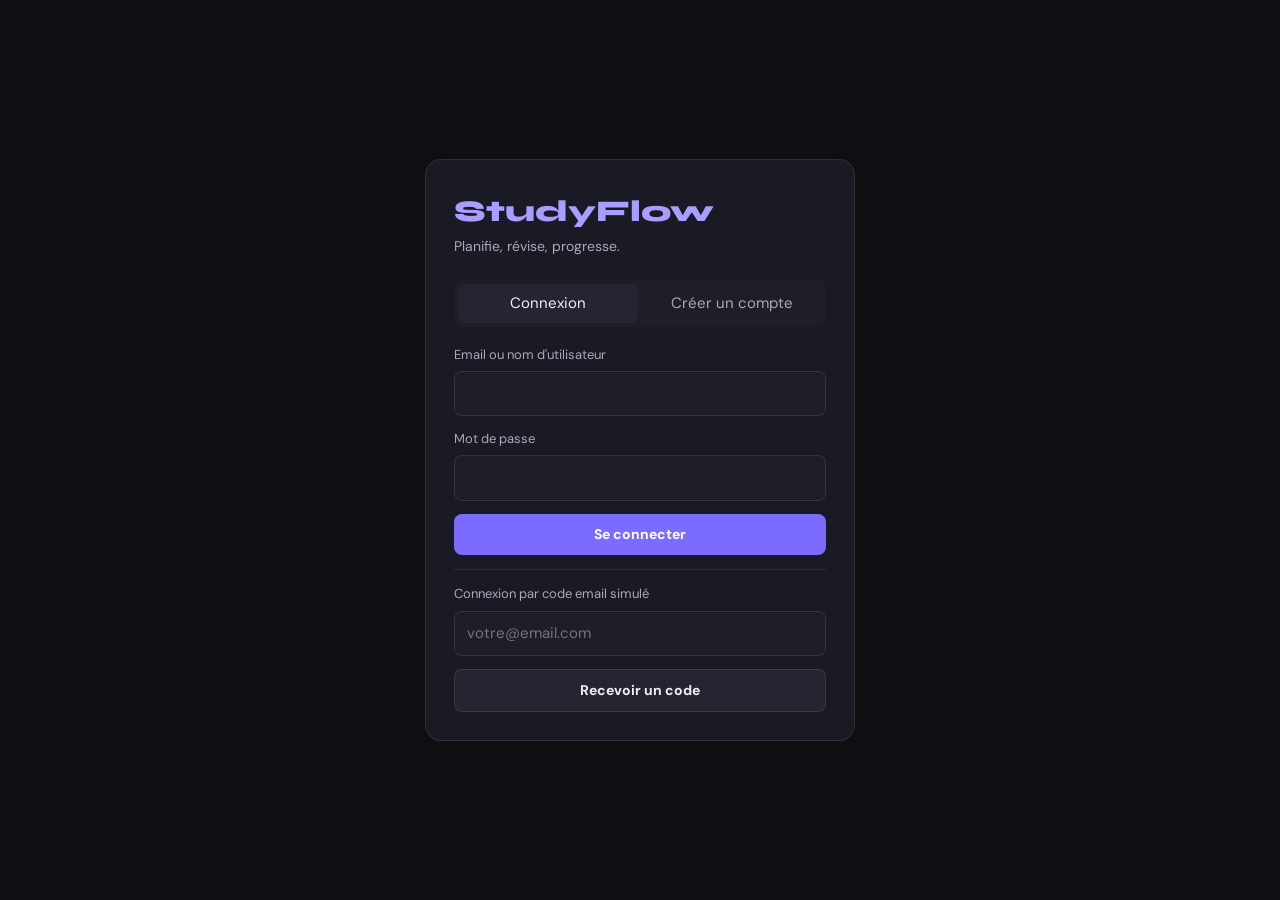
==== index.html @ 41c684d3 "Initial commit" ====
<!DOCTYPE html>
<html lang="fr">
<head>
  <meta charset="UTF-8">
  <meta name="viewport" content="width=device-width, initial-scale=1.0">
  <meta name="google-site-verification" content="google56c8fa2817996d09">
  <title>StudyFlow - Planificateur de révisions</title>
  <link rel="preconnect" href="https://fonts.googleapis.com">
  <link rel="preconnect" href="https://fonts.gstatic.com" crossorigin>
  <link href="https://fonts.googleapis.com/css2?family=Syne:wght@500;600;700;800&family=DM+Sans:wght@400;500;700&display=swap" rel="stylesheet">
  <link rel="stylesheet" href="styles.css">
</head>
<body>
  <div id="app" class="app"></div>
  <div id="toastContainer" class="toast-container" aria-live="polite"></div>
  <script src="app.js"></script>
</body>
</html>
---- styles.css ----
:root {
  --bg: #0f0f13;
  --bg2: #16161d;
  --bg3: #1e1e28;
  --bg4: #252532;
  --card: #1a1a24;
  --border: rgba(255,255,255,0.09);
  --border2: rgba(255,255,255,0.18);
  --text: #f0eff8;
  --text2: #aaa8bd;
  --text3: #706e86;
  --accent: #7c6bff;
  --accent2: #a99eff;
  --accent-bg: rgba(124,107,255,0.14);
  --green: #4ade80;
  --green-bg: rgba(74,222,128,0.13);
  --amber: #fbbf24;
  --amber-bg: rgba(251,191,36,0.13);
  --red: #f87171;
  --red-bg: rgba(248,113,113,0.13);
  --blue: #60a5fa;
  --blue-bg: rgba(96,165,250,0.13);
  --pink: #f472b6;
  --radius: 12px;
  --radius-sm: 8px;
  --radius-lg: 16px;
  --nav-h: 66px;
  --font-display: "Syne", sans-serif;
  --font-body: "DM Sans", sans-serif;
}

[data-theme="light"] {
  --bg: #f7f7fb;
  --bg2: #ffffff;
  --bg3: #ececf4;
  --bg4: #e2e2ee;
  --card: #ffffff;
  --border: rgba(20,20,35,0.1);
  --border2: rgba(20,20,35,0.18);
  --text: #171722;
  --text2: #55546b;
  --text3: #7a788f;
  --accent-bg: rgba(124,107,255,0.13);
}

* { box-sizing: border-box; margin: 0; padding: 0; }
body {
  min-height: 100vh;
  background: var(--bg);
  color: var(--text);
  font-family: var(--font-body);
  font-size: 15px;
  line-height: 1.55;
  overflow-x: hidden;
}
button, input, select, textarea { font: inherit; }
button { color: inherit; }
h1, h2, h3, h4 { font-family: var(--font-display); }
.app { min-height: 100vh; }

.auth-wrap { min-height: 100vh; display: grid; place-items: center; padding: 24px; }
.auth-card { width: min(100%, 430px); background: var(--card); border: 1px solid var(--border); border-radius: var(--radius-lg); padding: 28px; }
.auth-logo { font-family: var(--font-display); font-size: 30px; font-weight: 800; color: var(--accent2); }
.auth-tagline { color: var(--text2); font-size: 14px; margin: 2px 0 22px; }
.auth-tabs { display: flex; gap: 4px; background: var(--bg3); border-radius: var(--radius-sm); padding: 4px; margin-bottom: 18px; }
.auth-tab { flex: 1; border: 0; background: transparent; color: var(--text2); border-radius: 6px; padding: 8px; cursor: pointer; }
.auth-tab.active { background: var(--bg4); color: var(--text); }

.main-layout { min-height: 100vh; padding-bottom: var(--nav-h); }
.page { display: none; padding: 18px; max-width: 1040px; width: 100%; margin: 0 auto; animation: fadeIn .2s ease; }
.page.active { display: block; }
@keyframes fadeIn { from { opacity: 0; transform: translateY(6px); } to { opacity: 1; transform: translateY(0); } }
.page-header { display: flex; align-items: center; justify-content: space-between; gap: 12px; margin-bottom: 18px; }
.page-title { font-family: var(--font-display); font-size: 24px; font-weight: 800; letter-spacing: 0; }
.page-subtitle { color: var(--text2); font-size: 14px; margin-top: 2px; }
.section-label { color: var(--text3); font-size: 11px; font-weight: 800; letter-spacing: 1px; text-transform: uppercase; margin: 18px 0 9px; }

.bottom-nav { position: fixed; left: 0; right: 0; bottom: 0; height: var(--nav-h); background: var(--bg2); border-top: 1px solid var(--border); display: flex; align-items: center; justify-content: center; gap: 2px; z-index: 100; }
.nav-item { width: 72px; border: 0; background: transparent; color: var(--text3); cursor: pointer; display: grid; justify-items: center; gap: 3px; padding: 7px 2px; font-size: 11px; }
.nav-item.active { color: var(--accent2); }
.nav-item svg { width: 22px; height: 22px; stroke-width: 1.9; }
.nav-fab { width: 54px; height: 54px; border: 3px solid var(--bg); border-radius: 50%; background: var(--accent); color: #fff; display: grid; place-items: center; box-shadow: 0 6px 24px rgba(124,107,255,.35); margin: -28px 8px 0; cursor: pointer; }
.nav-fab svg { width: 24px; height: 24px; stroke-width: 2.6; }

.card { background: var(--card); border: 1px solid var(--border); border-radius: var(--radius); padding: 16px; }
.card.compact { padding: 8px 14px; }
.grid-2 { display: grid; grid-template-columns: repeat(2, minmax(0, 1fr)); gap: 12px; }
.grid-3 { display: grid; grid-template-columns: repeat(3, minmax(0, 1fr)); gap: 10px; }
.stack { display: grid; gap: 10px; }
.row { display: flex; align-items: center; gap: 10px; }
.between { display: flex; align-items: center; justify-content: space-between; gap: 10px; }
.muted { color: var(--text2); }
.tiny { color: var(--text3); font-size: 12px; }
.divider { height: 1px; background: var(--border); margin: 14px 0; }

.form-group { margin-bottom: 13px; }
.form-group label { display: block; color: var(--text2); font-size: 13px; margin-bottom: 6px; }
.form-group input, .form-group select, .form-group textarea, .toolbar-input {
  width: 100%; background: var(--bg3); color: var(--text); border: 1px solid var(--border); border-radius: var(--radius-sm); outline: 0; padding: 10px 12px;
}
.form-group input:focus, .form-group select:focus, .form-group textarea:focus, .toolbar-input:focus { border-color: var(--accent); }
.form-group textarea { min-height: 92px; resize: vertical; }
.toolbar { display: grid; grid-template-columns: 1fr auto auto; gap: 8px; margin-bottom: 12px; }
.filter-row { display: flex; gap: 7px; overflow-x: auto; padding-bottom: 7px; scrollbar-width: none; }
.filter-row::-webkit-scrollbar { display: none; }
.filter-chip { flex: 0 0 auto; border: 1px solid var(--border); background: transparent; color: var(--text2); border-radius: 999px; padding: 7px 11px; cursor: pointer; font-size: 13px; }
.filter-chip.active { color: var(--accent2); border-color: var(--accent); background: var(--accent-bg); }

.btn { display: inline-flex; align-items: center; justify-content: center; gap: 7px; border-radius: var(--radius-sm); border: 0; padding: 10px 14px; font-weight: 700; font-size: 14px; cursor: pointer; white-space: nowrap; }
.btn svg { width: 16px; height: 16px; }
.btn-primary { background: var(--accent); color: #fff; }
.btn-secondary { background: var(--bg4); border: 1px solid var(--border); color: var(--text); }
.btn-ghost { background: transparent; border: 1px solid var(--border); color: var(--text2); }
.btn-danger { background: var(--red-bg); border: 1px solid rgba(248,113,113,.25); color: var(--red); }
.btn-sm { padding: 6px 9px; font-size: 13px; }
.btn-full { width: 100%; }
.icon-btn { width: 34px; height: 34px; padding: 0; }

.badge { display: inline-flex; align-items: center; gap: 4px; border-radius: 999px; padding: 3px 8px; font-size: 12px; font-weight: 800; }
.badge-purple { background: var(--accent-bg); color: var(--accent2); }
.badge-green { background: var(--green-bg); color: var(--green); }
.badge-amber { background: var(--amber-bg); color: var(--amber); }
.badge-red { background: var(--red-bg); color: var(--red); }
.badge-blue { background: var(--blue-bg); color: var(--blue); }

.today-header { background: linear-gradient(135deg, rgba(124,107,255,.18), rgba(96,165,250,.07)); border: 1px solid rgba(124,107,255,.24); border-radius: var(--radius); padding: 16px; }
.progress-wrap { height: 7px; background: var(--bg3); border-radius: 999px; overflow: hidden; margin-top: 10px; }
.progress-fill { height: 100%; background: var(--accent); border-radius: 999px; transition: width .35s ease; }
.week-strip, .calendar-grid { display: grid; grid-template-columns: repeat(7, minmax(0, 1fr)); gap: 7px; }
.week-day, .calendar-cell { background: var(--bg3); border: 1px solid var(--border); border-radius: var(--radius-sm); min-height: 58px; padding: 7px; text-align: center; }
.week-day.today, .calendar-cell.today { border-color: var(--accent); background: var(--accent-bg); }
.week-day-name { color: var(--text2); font-size: 11px; text-transform: uppercase; }
.week-day-num { font-family: var(--font-display); font-size: 20px; font-weight: 800; }
.calendar-cell { min-height: 84px; text-align: left; display: grid; align-content: start; gap: 5px; }
.calendar-num { font-weight: 800; font-size: 13px; }
.calendar-dot { width: 7px; height: 7px; border-radius: 50%; display: inline-block; margin-right: 3px; }
.event-item, .list-item, .subject-item, .note-item, .preset-item { display: flex; align-items: flex-start; gap: 12px; padding: 12px 0; border-bottom: 1px solid var(--border); }
.event-item:last-child, .list-item:last-child, .subject-item:last-child, .note-item:last-child, .preset-item:last-child { border-bottom: 0; }
.event-dot { width: 11px; height: 11px; border-radius: 50%; margin-top: 7px; flex: 0 0 auto; }
.event-info, .list-info { flex: 1; min-width: 0; }
.event-name, .list-name { font-weight: 800; white-space: nowrap; overflow: hidden; text-overflow: ellipsis; }
.event-meta, .list-meta { color: var(--text2); font-size: 12px; display: flex; flex-wrap: wrap; gap: 6px; align-items: center; margin-top: 3px; }
.event-time { color: var(--text3); font-size: 12px; white-space: nowrap; margin-top: 2px; }
.checkbox { width: 22px; height: 22px; border-radius: 50%; border: 2px solid var(--border2); display: grid; place-items: center; flex: 0 0 auto; margin-top: 2px; cursor: pointer; }
.checkbox.checked { background: var(--green); border-color: var(--green); color: white; }
.list-name.done { color: var(--text3); text-decoration: line-through; }
.list-actions { display: flex; gap: 5px; }

.type-grid { display: grid; grid-template-columns: repeat(3, 1fr); gap: 9px; margin-bottom: 16px; }
.type-card { background: var(--bg3); border: 2px solid var(--border); border-radius: var(--radius); padding: 12px 8px; text-align: center; cursor: pointer; }
.type-card.active { border-color: var(--accent); background: var(--accent-bg); }
.type-icon { font-size: 24px; margin-bottom: 4px; }

.modal-overlay { position: fixed; inset: 0; z-index: 200; background: rgba(0,0,0,.68); display: flex; align-items: flex-end; justify-content: center; padding: 14px; opacity: 0; pointer-events: none; transition: opacity .18s ease; }
.modal-overlay.open { opacity: 1; pointer-events: all; }
.modal { width: min(100%, 560px); max-height: 90vh; overflow: auto; background: var(--bg2); border: 1px solid var(--border); border-radius: var(--radius-lg); transform: translateY(28px); transition: transform .18s ease; }
.modal-overlay.open .modal { transform: translateY(0); }
.modal-header { position: sticky; top: 0; background: var(--bg2); z-index: 1; display: flex; align-items: center; justify-content: space-between; gap: 10px; padding: 16px 18px; border-bottom: 1px solid var(--border); }
.modal-title { font-family: var(--font-display); font-weight: 800; }
.modal-close { width: 32px; height: 32px; border-radius: 50%; border: 0; background: var(--bg4); color: var(--text2); cursor: pointer; font-size: 20px; }
.modal-body { padding: 18px; }
.modal-footer { display: flex; justify-content: flex-end; gap: 9px; padding-top: 8px; }

.focus-center { min-height: 58vh; display: grid; place-items: center; align-content: center; gap: 18px; text-align: center; }
.timer-ring { position: relative; width: 230px; height: 230px; }
.timer-ring svg { transform: rotate(-90deg); }
.timer-ring circle { fill: none; stroke-width: 7; }
.timer-ring .track { stroke: var(--bg3); }
.timer-ring .progress { stroke-linecap: round; transition: stroke-dashoffset .35s linear; }
.timer-display { position: absolute; inset: 0; display: grid; place-items: center; align-content: center; }
.timer-time { font-family: var(--font-display); font-size: 50px; font-weight: 800; letter-spacing: 0; }
.timer-controls { display: flex; gap: 12px; }
.timer-btn { width: 56px; height: 56px; border-radius: 50%; border: 0; display: grid; place-items: center; cursor: pointer; }
.timer-btn.play { background: var(--accent); color: #fff; }
.timer-btn.secondary { background: var(--bg4); color: var(--text2); }
.session-dots { display: flex; gap: 6px; flex-wrap: wrap; justify-content: center; }
.session-dot { width: 12px; height: 12px; border-radius: 50%; background: var(--bg4); border: 1px solid var(--border2); }
.session-dot.done { background: var(--accent); border-color: var(--accent); }

.stat-card { background: var(--card); border: 1px solid var(--border); border-radius: var(--radius); padding: 15px; }
.stat-label { color: var(--text2); font-size: 12px; }
.stat-value { font-family: var(--font-display); font-size: 27px; font-weight: 800; }
.stat-sub { color: var(--text3); font-size: 12px; }
.heatmap { display: grid; grid-template-columns: repeat(15, 1fr); gap: 3px; }
.heatmap-cell { aspect-ratio: 1; border-radius: 3px; background: var(--bg3); }
.h1 { background: rgba(124,107,255,.25); }
.h2 { background: rgba(124,107,255,.5); }
.h3 { background: rgba(124,107,255,.75); }
.h4 { background: var(--accent); }
.bar-chart { display: grid; gap: 9px; }
.bar-row { display: grid; grid-template-columns: 92px 1fr; gap: 10px; align-items: center; }
.bar-label { color: var(--text2); font-size: 13px; text-align: right; overflow: hidden; text-overflow: ellipsis; white-space: nowrap; }
.bar-track { height: 22px; background: var(--bg3); border-radius: 999px; overflow: hidden; }
.bar-fill { height: 100%; min-width: 0; border-radius: 999px; display: flex; align-items: center; justify-content: flex-end; padding-right: 7px; color: white; font-size: 11px; font-weight: 800; }
.badge-grid { display: grid; grid-template-columns: repeat(3, 1fr); gap: 9px; }
.badge-card { background: var(--bg3); border: 1px solid var(--border); border-radius: var(--radius-sm); padding: 12px 8px; text-align: center; opacity: .45; }
.badge-card.earned { opacity: 1; border-color: rgba(124,107,255,.35); background: var(--accent-bg); }
.badge-icon { font-size: 24px; margin-bottom: 4px; }
.badge-name { font-size: 12px; font-weight: 800; }
.badge-desc { color: var(--text2); font-size: 11px; }

.avatar { width: 58px; height: 58px; border-radius: 50%; border: 2px solid var(--accent); background: var(--accent-bg); color: var(--accent2); display: grid; place-items: center; font-family: var(--font-display); font-weight: 800; }
.settings-section { margin-bottom: 18px; }
.settings-title { color: var(--text3); font-size: 12px; font-weight: 800; text-transform: uppercase; letter-spacing: .8px; margin-bottom: 8px; }
.settings-row { display: flex; justify-content: space-between; align-items: center; gap: 12px; padding: 11px 0; border-bottom: 1px solid var(--border); }
.settings-row:last-child { border-bottom: 0; }
.settings-label { font-weight: 800; }
.settings-sub { color: var(--text2); font-size: 12px; }
.toggle { width: 45px; height: 25px; border: 0; border-radius: 999px; background: var(--bg4); position: relative; cursor: pointer; flex: 0 0 auto; }
.toggle::after { content: ""; position: absolute; top: 3px; left: 3px; width: 19px; height: 19px; border-radius: 50%; background: #fff; transition: left .18s ease; }
.toggle.on { background: var(--accent); }
.toggle.on::after { left: 23px; }
.subject-dot { width: 13px; height: 13px; border-radius: 50%; flex: 0 0 auto; margin-top: 4px; }
.color-row { display: flex; flex-wrap: wrap; gap: 7px; }
.color-swatch { width: 27px; height: 27px; border-radius: 50%; border: 2px solid transparent; cursor: pointer; }
.color-swatch.selected { border-color: var(--text); }

.toast-container { position: fixed; top: 14px; right: 14px; z-index: 500; display: grid; gap: 8px; }
.toast { max-width: 330px; background: var(--bg2); border: 1px solid var(--border); border-radius: var(--radius-sm); padding: 11px 13px; box-shadow: 0 10px 28px rgba(0,0,0,.18); animation: slideIn .2s ease; }
.toast.success { color: var(--green); border-color: rgba(74,222,128,.35); }
.toast.error { color: var(--red); border-color: rgba(248,113,113,.35); }
.toast.info { color: var(--blue); border-color: rgba(96,165,250,.35); }
@keyframes slideIn { from { opacity: 0; transform: translateX(18px); } to { opacity: 1; transform: translateX(0); } }
@keyframes slideOut { to { opacity: 0; transform: translateX(18px); } }
.empty-state { color: var(--text3); display: grid; place-items: center; text-align: center; gap: 7px; padding: 34px 12px; }
.empty-state-icon { font-size: 42px; opacity: .65; }

@media (min-width: 760px) {
  .page { padding: 28px; }
  .desktop-grid { display: grid; grid-template-columns: 1.05fr .95fr; gap: 16px; align-items: start; }
  .modal-overlay { align-items: center; }
  .bottom-nav { width: 430px; left: 50%; transform: translateX(-50%); border: 1px solid var(--border); border-bottom: 0; border-radius: 18px 18px 0 0; }
}

@media (max-width: 540px) {
  .grid-2, .grid-3, .badge-grid { grid-template-columns: 1fr 1fr; }
  .toolbar { grid-template-columns: 1fr; }
  .bar-row { grid-template-columns: 74px 1fr; }
  .event-time { display: none; }
  .btn { padding-left: 11px; padding-right: 11px; }
}
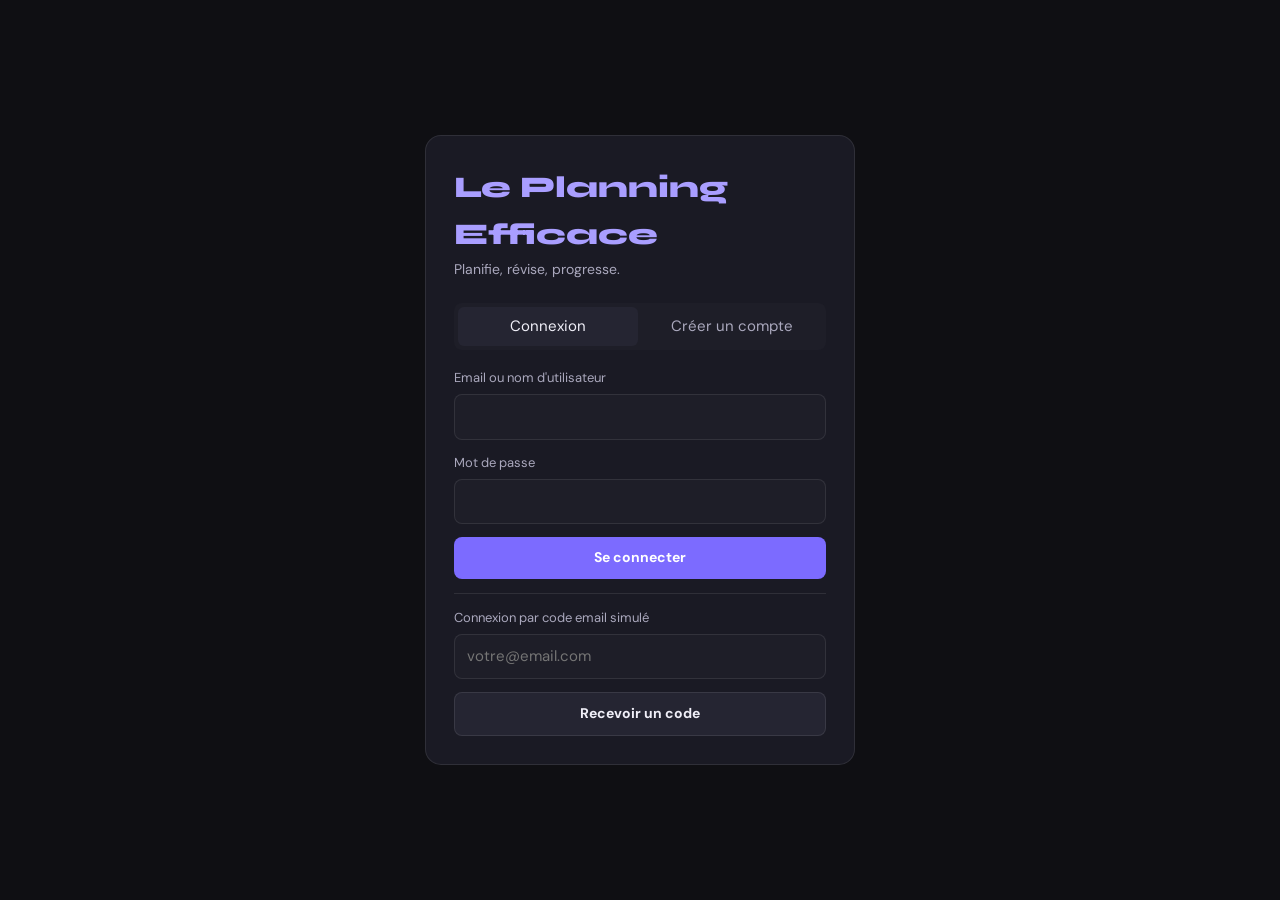
==== commit e10c3e04: "Add files via upload" ====
--- a/index.html
+++ b/index.html
@@ -4,7 +4,7 @@
   <meta charset="UTF-8">
   <meta name="viewport" content="width=device-width, initial-scale=1.0">
   <meta name="google-site-verification" content="google56c8fa2817996d09">
-  <title>StudyFlow - Planificateur de révisions</title>
+  <title>Le Planning Efficace - Planificateur de révisions</title>
   <link rel="preconnect" href="https://fonts.googleapis.com">
   <link rel="preconnect" href="https://fonts.gstatic.com" crossorigin>
   <link href="https://fonts.googleapis.com/css2?family=Syne:wght@500;600;700;800&family=DM+Sans:wght@400;500;700&display=swap" rel="stylesheet">
